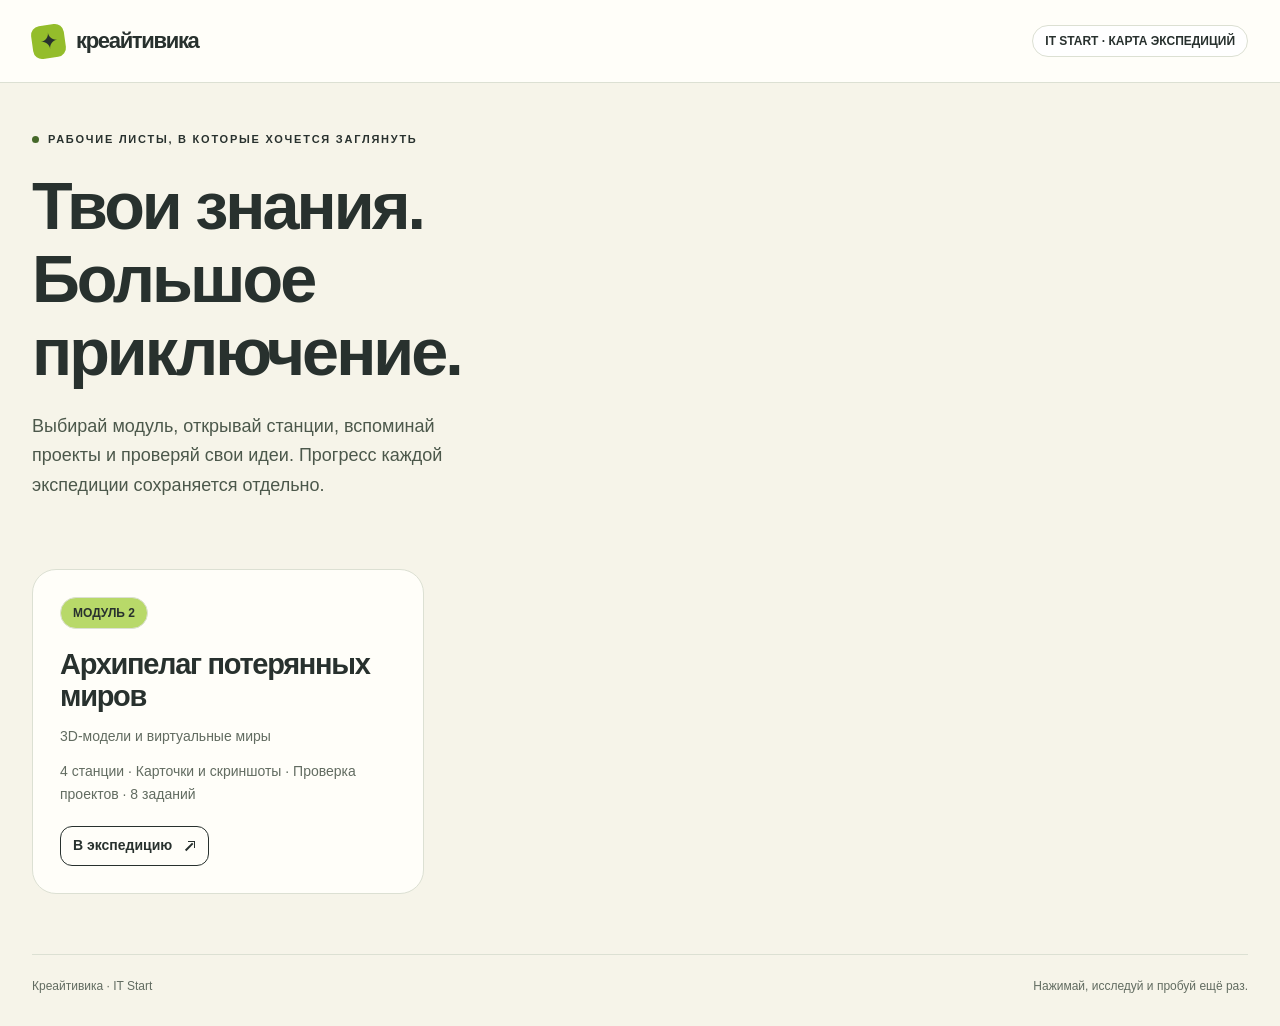
==== adventures/index.html @ 0490b91e "Add module 2 interactive expedition with source screenshots and mixed tasks" ====
<!doctype html><html lang="ru"><head><meta charset="utf-8"><meta name="viewport" content="width=device-width,initial-scale=1"><title>Экспедиции IT Start · Креайтивика</title><meta name="description" content="Приключенческие интерактивные рабочие листы для повторения модулей IT Start."><link rel="icon" href="shared/favicon.svg" type="image/svg+xml"><link rel="stylesheet" href="shared/style.css"></head><body><header class="topbar"><div class="wrap brandrow"><span class="brand"><span class="brand-mark">✦</span>креайтивика</span><span class="pill">IT START · КАРТА ЭКСПЕДИЦИЙ</span></div></header><main class="wrap"><section class="hero hub-hero" style="min-height:390px;grid-template-columns:1fr"><div><div class="eyebrow">Рабочие листы, в которые хочется заглянуть</div><h1>Твои знания.<br>Большое приключение.</h1><p class="intro">Выбирай модуль, открывай станции, вспоминай проекты и проверяй свои идеи. Прогресс каждой экспедиции сохраняется отдельно.</p></div></section><div class="hub-grid"><a class="hub-card" href="module-2/"><span class="pill" style="align-self:start;background:#b8d969">МОДУЛЬ 2</span><h2>Архипелаг потерянных миров</h2><p>3D-модели и виртуальные миры</p><p style="margin:12px 0 20px">4 станции · Карточки и скриншоты · Проверка проектов · 8 заданий</p><span class="btn small">В экспедицию <span class="out-arrow" aria-hidden="true"></span></span></a></div><footer class="footer"><span>Креайтивика · IT Start</span><span>Нажимай, исследуй и пробуй ещё раз.</span></footer></main></body></html>
---- adventures/shared/style.css ----
@charset "UTF-8";
:root{--ink:#28312e;--muted:#626c61;--paper:#fffef9;--cream:#f6f4e9;--lime:#b8d969;--accent:#a9d158;--accent-dark:#456829;--lilac:#d9cef3;--line:#dce0d3;--radius:24px;font-family:"Segoe UI",Arial,sans-serif;color:var(--ink);background:var(--cream);font-synthesis:none;scroll-behavior:smooth}
*{box-sizing:border-box}body{margin:0;font-size:17px;line-height:1.55}button,input,textarea,select{font:inherit;color:inherit}button,a,input,textarea,select{-webkit-tap-highlight-color:transparent}button{cursor:pointer}a{color:inherit}button:disabled{cursor:default;opacity:.5}button:focus-visible,a:focus-visible,input:focus-visible,textarea:focus-visible,select:focus-visible,summary:focus-visible{outline:3px solid #7556b9;outline-offset:4px}h1,h2,h3,p{margin:0}h1,h2,h3{line-height:1.1;letter-spacing:-.045em}p+p{margin-top:12px}img{max-width:100%}[hidden]{display:none!important}.wrap{width:min(1260px,100% - 64px);margin:auto}.topbar{background:var(--paper);border-bottom:1px solid var(--line)}.brandrow{min-height:82px;display:flex;align-items:center;justify-content:space-between;gap:20px}.brand{font-size:22px;font-weight:850;letter-spacing:-.06em;text-decoration:none;display:flex;align-items:center;gap:11px}.brand-mark{width:33px;height:33px;background:#94bd2b;border-radius:9px;display:grid;place-items:center;transform:rotate(-8deg)}.brand-mark svg{width:23px;height:23px;transform:rotate(8deg)}.topmeta{display:flex;gap:14px;align-items:center;font-size:13px}.pill{border:1px solid var(--line);border-radius:99px;padding:6px 12px;font-size:12px;font-weight:750;white-space:nowrap;background:white}.toplink{font-size:14px;color:var(--muted);text-decoration:none}.toplink:hover{text-decoration:underline}.hero{display:grid;grid-template-columns:1fr 1fr;gap:36px;align-items:center;min-height:575px;padding:48px 0 38px}.eyebrow{font-size:11px;letter-spacing:.16em;font-weight:800;text-transform:uppercase;display:flex;align-items:center;gap:9px}.eyebrow:before{content:"";width:7px;height:7px;background:var(--accent-dark);border-radius:50%}.hero h1{font-size:clamp(42px,5.2vw,72px);font-weight:850;max-width:11ch;margin:22px 0}.hero .intro{font-size:18px;color:#4c584b;max-width:46ch;line-height:1.65}.hero-actions{display:flex;align-items:center;flex-wrap:wrap;gap:12px;margin-top:26px}.btn{border:1px solid var(--ink);border-radius:12px;background:var(--paper);font-weight:750;padding:12px 18px;min-height:47px;text-decoration:none;display:inline-flex;align-items:center;justify-content:center;gap:9px;transition:transform .18s,background .18s}.btn:hover:not(:disabled){transform:translateY(-2px);background:#fff}.btn.primary{background:var(--ink);color:white}.btn.primary:hover{background:#3b493e}.btn.accent{background:var(--accent);border-color:transparent}.btn.ghost{border-color:var(--line);background:transparent}.btn.small{padding:8px 12px;min-height:39px;font-size:14px}.hero-tags{display:flex;flex-wrap:wrap;gap:15px;font-size:12px;color:var(--muted);margin-top:24px}.hero-tags span:before{content:"✦";color:var(--accent-dark);margin-right:7px}.hero-art{position:relative;border:1px solid #dce3cf;border-radius:34px;background:#edf0df;overflow:hidden;min-height:450px;display:grid;place-items:center}.hero-art:before{content:"";position:absolute;inset:0;background-image:radial-gradient(#9cae8c 1px,transparent 1px);background-size:23px 23px;opacity:.22}.hero-art svg{position:relative;width:100%;max-height:430px}.art-label{position:absolute;left:23px;top:21px;display:flex;gap:7px;align-items:center;font-size:10px;letter-spacing:.14em;font-weight:800}.art-label i{width:6px;height:6px;border-radius:50%;background:#79a638}.art-note{position:absolute;bottom:20px;right:22px;font-size:11px;background:var(--paper);padding:7px 11px;border:1px solid var(--line);border-radius:99px}.orb{animation:float 6s ease-in-out infinite;transform-origin:center}@keyframes float{50%{transform:translateY(-7px)}}.main-nav{position:sticky;top:0;z-index:5;background:var(--cream);padding:12px 0;border-top:1px solid var(--line);border-bottom:1px solid var(--line);display:flex;align-items:center;justify-content:space-between;gap:12px}.nav-tabs{display:flex;gap:4px}.nav-tabs button,.dialog-tabs button{border:0;background:transparent;padding:11px 17px;border-radius:10px;font-size:14px;font-weight:750}.nav-tabs button[aria-selected=true],.dialog-tabs button[aria-selected=true]{background:var(--ink);color:white}.nav-status{font-size:12px;color:var(--muted);display:flex;align-items:center;gap:7px}.live-dot{width:6px;height:6px;border-radius:50%;background:#82a644}.page-section{padding:42px 0 60px;scroll-margin-top:80px}.section-title{display:flex;align-items:end;justify-content:space-between;gap:22px;margin-bottom:25px}.section-title h2{font-size:32px}.section-title p{font-size:14px;color:var(--muted);margin-top:8px}.route-layout{display:grid;grid-template-columns:minmax(0,1fr) 274px;gap:28px;align-items:start}.station-grid{display:grid;grid-template-columns:1fr 1fr;gap:19px}.station-card{background:var(--paper);border:1px solid var(--line);border-radius:var(--radius);padding:24px;position:relative;display:flex;flex-direction:column;min-height:292px;transition:transform .2s,box-shadow .2s}.station-card:hover{transform:translateY(-3px);box-shadow:0 10px 28px #273d2210}.station-card.complete{border-color:#91b74b}.card-top{display:flex;justify-content:space-between;align-items:start;gap:10px;margin-bottom:23px}.station-glyph{width:53px;height:53px;border-radius:16px;display:grid;place-items:center;background:var(--tint,#e9efd9);font-size:29px;line-height:1}.station-glyph svg{width:32px;height:32px}.station-index{font-size:11px;font-weight:750;color:var(--muted);letter-spacing:.08em}.station-card h3{font-size:25px;margin-bottom:10px;letter-spacing:-.035em}.station-card p{font-size:14px;color:var(--muted);line-height:1.6;margin-bottom:21px}.station-card .btn{margin-top:auto;align-self:start}.signal-badge{background:#e3edce;color:#456829;border-radius:99px;font-size:11px;padding:4px 9px;font-weight:800}.journey-panel{position:sticky;top:89px;border-radius:var(--radius);background:var(--ink);color:var(--paper);padding:27px 23px;overflow:hidden}.journey-panel .eyebrow{color:#dce8ce;font-size:10px}.journey-panel .eyebrow:before{background:var(--lime)}.signal-ring{width:124px;height:124px;margin:25px auto 16px;border-radius:50%;background:conic-gradient(var(--accent) calc(var(--progress)*1%),#ffffff16 0);display:grid;place-items:center}.signal-ring:before{content:"";position:absolute;background:var(--ink);width:106px;height:106px;border-radius:50%}.signal-count{position:relative;text-align:center;font-size:31px;font-weight:800;line-height:1.1}.signal-count small{display:block;font-size:11px;font-weight:500;color:#cbd4c7;letter-spacing:0;margin-top:5px}.journey-panel h3{font-size:20px;text-align:center;margin-bottom:12px;letter-spacing:-.02em}.journey-panel p{font-size:13px;color:#d1d8cb;line-height:1.6}.signal-dots{display:flex;gap:8px;justify-content:center;margin:19px 0}.signal-dots span{width:18px;height:18px;border:1px solid #738569;border-radius:5px;transform:rotate(10deg)}.signal-dots span.on{background:var(--accent);border-color:var(--accent)}.journey-panel .btn{width:100%;margin-top:16px;background:var(--accent);border:0;color:var(--ink);font-size:14px}.mission-tip{border-top:1px solid #ffffff25;padding-top:17px;margin-top:21px}.mini-list{margin:18px 0 0;padding:0;list-style:none}.mini-list li{font-size:12px;color:#cbd4c7;margin-top:7px}.mini-list li:before{content:"+";margin-right:9px;color:var(--accent)}.passport-banner{grid-column:1/-1;background:var(--lilac);border:1px solid #cbbfe6;border-radius:var(--radius);padding:25px 28px;display:flex;gap:20px;align-items:center;justify-content:space-between;margin-top:6px}.passport-banner h3{font-size:23px;line-height:1.2}.passport-banner p{font-size:14px;margin-top:8px;color:#514364}.passport-banner .btn{flex-shrink:0}.footer{border-top:1px solid var(--line);padding:22px 0 30px;font-size:12px;color:var(--muted);display:flex;justify-content:space-between;gap:18px}.footer button{background:none;border:0;color:var(--muted);font-size:12px;text-decoration:underline}.notice{padding:10px 14px;border-radius:10px;background:#fff0d1;font-size:13px;margin-bottom:15px}.station-dialog{width:min(1000px,calc(100% - 44px));max-height:calc(100dvh - 44px);border:0;border-radius:26px;padding:0;background:var(--cream);color:var(--ink);box-shadow:0 24px 90px #111a3170}.station-dialog::backdrop,.image-dialog::backdrop{background:#18231fcc;backdrop-filter:blur(5px)}.dialog-head{background:var(--paper);border-bottom:1px solid var(--line);padding:24px 30px 0;position:sticky;top:0;z-index:3}.dialog-heading{display:flex;gap:20px;align-items:start;justify-content:space-between}.dialog-heading h2{font-size:33px;margin-top:9px;margin-bottom:22px}.close-button{width:38px;height:38px;border:1px solid var(--line);background:white;border-radius:50%;flex-shrink:0;font-size:23px;line-height:1}.dialog-tabs{display:flex;gap:6px;padding-bottom:13px;flex-wrap:wrap}.dialog-content{padding:28px 30px 32px}.dialog-lead{font-size:16px;color:var(--muted);max-width:65ch;margin-bottom:22px}.knowledge-grid{display:grid;grid-template-columns:1fr 1fr;gap:12px;margin:19px 0 28px}.knowledge-card{background:var(--paper);border:1px solid var(--line);border-radius:15px;overflow:hidden}.knowledge-card summary{cursor:pointer;list-style:none;padding:18px;display:flex;justify-content:space-between;font-size:17px;font-weight:750;gap:15px}.knowledge-card summary:after{content:"+";color:var(--accent-dark);font-size:20px;font-weight:500;line-height:1}.knowledge-card[open] summary:after{content:"−"}.knowledge-card p{padding:0 18px 19px;color:var(--muted);font-size:14px;line-height:1.7}.subheading{font-size:23px;margin:25px 0 13px}.screenshot-grid{display:grid;grid-template-columns:1fr 1fr;gap:15px}.screenshot-button{padding:0;border:1px solid var(--line);background:white;border-radius:15px;text-align:left;overflow:hidden}.screenshot-button .image-box{height:190px;background:#e8eae2;display:flex;align-items:center;justify-content:center;padding:7px}.screenshot-button img{max-height:100%;object-fit:contain}.screenshot-button figcaption{padding:13px 15px;line-height:1.5;font-size:13px;color:var(--muted)}.image-dialog{border:0;border-radius:18px;padding:17px;background:var(--paper);max-width:96vw;max-height:96dvh;width:max-content;color:var(--ink)}.image-dialog .image-top{display:flex;justify-content:space-between;gap:25px;align-items:center;margin-bottom:12px;font-size:13px}.image-dialog img{display:block;max-height:calc(90dvh - 85px);max-width:90vw;object-fit:contain}.software-bar{display:flex;flex-wrap:wrap;gap:10px;margin-top:23px}.software-bar a{font-size:14px}.software-note{font-size:12px;color:var(--muted);margin-top:9px}.project-title{font-size:22px;margin-bottom:8px}.project-note{color:var(--muted);font-size:14px;margin-bottom:18px}.checklist{display:grid;gap:10px}.checkrow{background:var(--paper);border:1px solid var(--line);border-radius:13px;padding:14px 17px;display:flex;align-items:flex-start;gap:12px;font-size:15px;cursor:pointer;line-height:1.55}.checkrow input{width:20px;height:20px;accent-color:#698d31;margin:2px 0 0;flex-shrink:0}.checkrow.checked{background:#edf3e2;border-color:#c0d499}.field-label{display:block;font-size:13px;font-weight:750;margin:22px 0 7px}.text-field{width:100%;border:1px solid #cbd2c1;border-radius:12px;padding:12px 14px;background:var(--paper);min-height:45px}.text-field:focus{border-color:#8ea96e}.project-status{padding:16px;border-radius:14px;background:#e7ebdd;font-size:14px;margin:22px 0 16px}.task-box{background:var(--paper);border:1px solid var(--line);border-radius:18px;padding:23px}.task-heading{font-size:23px;margin-bottom:11px}.task-prompt{font-size:16px;line-height:1.65;max-width:68ch;margin-bottom:15px}.task-help{font-size:12px;color:var(--muted);margin-bottom:17px}.answer-options{display:grid;gap:10px}.answer-option{display:flex;gap:12px;text-align:left;padding:14px 16px;border:1px solid #d1d8c8;border-radius:12px;background:#fcfcf8;min-height:53px;align-items:center;font-size:15px;line-height:1.5}.answer-option .option-mark{width:23px;height:23px;border:1px solid #b2bea7;display:grid;place-items:center;border-radius:50%;flex-shrink:0;font-size:12px;background:white}.answer-option[aria-checked=true]{border-color:#759b3f;background:#eef4e2}.answer-option[aria-checked=true] .option-mark{background:#6e9436;color:white;border-color:#6e9436}.answer-option.multi .option-mark{border-radius:6px}.task-actions{display:flex;gap:10px;align-items:center;flex-wrap:wrap;margin-top:20px}.hint-box{background:#f2edfc;border:1px solid #e0d5f1;padding:13px 16px;font-size:14px;line-height:1.6;border-radius:12px;margin-top:15px}.feedback{border-radius:13px;padding:15px 17px;margin-top:17px;font-size:14px;line-height:1.65;background:#fbefd9;border:1px solid #ecd4a6}.feedback.success{background:#e8f1d9;border-color:#c2d79f}.feedback strong{display:block;font-size:16px;margin-bottom:3px}.drag-pool{display:flex;gap:8px;flex-wrap:wrap;margin-bottom:16px;min-height:49px}.drag-token{font-size:14px;font-weight:700;border:1px solid #b9c6aa;border-radius:10px;padding:10px 13px;background:#edf2e1;text-align:left;cursor:grab;max-width:100%}.drag-token.selected{outline:3px solid #8a70ba;background:#e9def8}.drag-token:active{cursor:grabbing}.match-list{display:grid;gap:10px}.match-zone{display:grid;grid-template-columns:minmax(140px,.8fr) minmax(0,1.2fr);gap:14px;align-items:center;border:1px dashed #aab69f;border-radius:12px;padding:12px;background:#fafbf5;text-align:left;width:100%;font-size:14px;line-height:1.5}.match-zone .zone-value{background:#e7eddc;border-radius:8px;padding:10px;min-height:42px;display:flex;align-items:center;font-weight:750}.match-zone.filled{border-style:solid;background:#f1f6e8}.order-list{list-style:none;padding:0;margin:0;display:grid;gap:9px;counter-reset:step}.order-item{display:flex;gap:11px;align-items:center;background:#f4f5ee;border:1px solid #cfd7c3;border-radius:12px;padding:11px 12px;cursor:grab;counter-increment:step}.order-item:before{content:counter(step,decimal-leading-zero);font-size:12px;color:var(--muted);font-weight:750}.order-item .order-text{flex:1;font-size:14px;line-height:1.55}.move-buttons{display:flex;gap:4px}.move-buttons button{width:31px;height:33px;border:1px solid #d2d8c8;background:white;border-radius:7px;font-size:16px}.drop-over{outline:3px solid var(--accent-dark)}.cloze-block{padding:20px;background:#eee9f9;border-radius:15px;font-size:16px;font-weight:650;line-height:2}.cloze-block select{max-width:100%;border:1px solid #a99abc;border-radius:9px;padding:7px;background:white;font-size:15px}.pixel-grid{display:grid;gap:3px;width:min(100%,330px);margin:18px auto}.pixel-cell{aspect-ratio:1;border:1px solid #cad2bf;border-radius:3px;padding:0;min-width:0;background:#f4f5ef}.pixel-cell.on{background:var(--ink);border-color:var(--ink)}.pixel-cell.fixed{background:var(--accent-dark)}.quiz-layout{display:grid;grid-template-columns:220px minmax(0,1fr);gap:28px;align-items:start;max-width:1040px}.quiz-sidebar{position:sticky;top:95px;background:#e9eddf;border-radius:20px;padding:22px}.quiz-sidebar h3{font-size:21px}.quiz-sidebar p{font-size:13px;color:var(--muted);margin:12px 0}.quiz-dots{display:grid;grid-template-columns:repeat(4,1fr);gap:7px;margin:18px 0}.quiz-dot{border:1px solid #b3c0a6;background:white;border-radius:9px;height:36px;font-size:13px;font-weight:750}.quiz-dot.current{outline:2px solid var(--ink);outline-offset:1px}.quiz-dot.correct{background:var(--accent);border-color:#82a745}.quiz-progress{font-size:12px}.quiz-pagination{display:flex;gap:12px;justify-content:space-between;margin-top:19px}.quiz-kicker{font-size:11px;font-weight:800;color:var(--muted);letter-spacing:.11em;text-transform:uppercase;margin-bottom:14px}.quiz-panel .task-heading{font-size:29px;line-height:1.2}.journal-layout{display:grid;grid-template-columns:minmax(0,1fr) 280px;gap:26px;align-items:start}.journal-cards{display:grid;gap:18px}.journal-card{background:var(--paper);border:1px solid var(--line);border-radius:21px;padding:24px}.journal-card h3{font-size:25px}.journal-card .station-index{margin-bottom:10px}.journal-card p{font-size:14px;color:var(--muted);margin-top:10px}.journal-card .checklist{margin-top:18px}.journal-card .text-field{margin-top:16px}.journal-aside{background:var(--lilac);padding:25px;border-radius:21px;position:sticky;top:95px}.journal-aside h3{font-size:25px}.journal-aside p{font-size:14px;color:#554567;margin-top:13px}.journal-aside .btn{margin-top:17px;width:100%;font-size:14px}.completion-card{background:var(--accent);border-radius:24px;border:1px solid #a5c473;padding:28px;margin-top:22px}.completion-card h3{font-size:32px;line-height:1.17}.completion-card p{margin-top:12px;font-size:15px}.module-links{display:flex;gap:8px;flex-wrap:wrap;margin-top:18px}.hub-hero h1{max-width:15ch}.hub-grid{display:grid;grid-template-columns:repeat(3,1fr);gap:20px;margin:30px 0 60px}.hub-card{padding:27px;border-radius:24px;border:1px solid var(--line);background:var(--paper);display:flex;flex-direction:column;min-height:285px;text-decoration:none}.hub-card h2{font-size:29px;margin:20px 0 12px}.hub-card p{font-size:14px;color:var(--muted);line-height:1.65}.hub-card .btn{align-self:start;margin-top:auto}.hub-card:hover{border-color:var(--accent-dark)}.hub-card .station-glyph{margin-bottom:5px}.toast{position:fixed;bottom:24px;left:50%;transform:translateX(-50%);padding:11px 19px;background:var(--ink);color:white;border-radius:12px;z-index:30;font-size:14px;box-shadow:0 10px 30px #1113}.sr-only{position:absolute;width:1px;height:1px;padding:0;overflow:hidden;clip:rect(0,0,0,0);white-space:nowrap;border:0}.reset-panel{padding:18px;background:#ffefdc;border-radius:14px;margin:15px 0;font-size:14px}.reduced-motion *{animation:none!important}.checkpoint-note{display:flex;gap:10px;align-items:center;font-size:13px;color:var(--muted);margin-top:15px}.checkpoint-note:before{content:"✧";font-size:23px;color:var(--accent-dark)}
@media(min-width:1500px){.hero{gap:65px}}@media(max-width:1000px){.wrap{width:calc(100% - 40px)}.hero{gap:25px;min-height:510px}.hero-art{min-height:390px}.hero h1{font-size:55px}.route-layout{grid-template-columns:minmax(0,1fr) 238px;gap:20px}.station-card{padding:21px}.station-card h3{font-size:23px}.station-grid{gap:15px}.journey-panel{padding:23px 18px}.topmeta .pill:nth-child(2){display:none}.hub-grid{grid-template-columns:1fr 1fr}}
@media(max-width:760px){body{font-size:16px}.wrap{width:calc(100% - 30px)}.brandrow{min-height:68px}.brand{font-size:20px}.topmeta .pill{display:none}.toplink{font-size:12px}.hero{grid-template-columns:1fr;padding:32px 0;gap:26px}.hero h1{font-size:clamp(43px,10vw,64px);max-width:14ch;margin:18px 0}.hero .intro{font-size:16px}.hero-art{min-height:300px;max-height:350px}.hero-art svg{max-height:340px}.art-label{font-size:9px}.hero-tags{margin-top:18px;font-size:11px;gap:9px}.main-nav{overflow-x:auto;justify-content:start;padding:9px 0}.nav-tabs{flex-shrink:0;gap:3px}.nav-tabs button{font-size:12px;padding:10px 12px}.nav-status{display:none}.page-section{padding:29px 0 42px}.section-title{margin-bottom:20px}.section-title h2{font-size:28px}.section-title p{font-size:13px}.route-layout{grid-template-columns:1fr}.journey-panel{position:relative;top:auto;display:grid;grid-template-columns:110px 1fr;column-gap:20px;padding:22px}.journey-panel .eyebrow{grid-column:1/-1}.signal-ring{width:98px;height:98px;margin:19px 0;grid-row:2/5}.signal-ring:before{width:82px;height:82px}.signal-count{font-size:25px}.journey-panel h3{text-align:left;margin-top:20px;margin-bottom:8px;font-size:18px}.journey-panel p{font-size:12px}.journey-panel .signal-dots{display:none}.journey-panel .mission-tip{grid-column:1/-1;margin-top:5px;padding-top:14px}.journey-panel .mini-list{display:none}.journey-panel .btn{grid-column:1/-1;margin-top:13px}.station-grid{gap:14px}.station-card{padding:19px;min-height:280px}.station-card h3{font-size:23px}.station-card p{font-size:13px}.card-top{margin-bottom:18px}.station-index{font-size:10px}.station-glyph{width:46px;height:46px;border-radius:13px}.station-card .btn{font-size:12px;padding:9px 12px}.passport-banner{display:block;padding:23px}.passport-banner h3{font-size:24px}.passport-banner .btn{margin-top:17px}.footer{font-size:10px;line-height:1.6}.station-dialog{width:calc(100% - 16px);max-height:calc(100dvh - 16px);border-radius:20px}.dialog-head{padding:20px 20px 0}.dialog-heading h2{font-size:28px}.dialog-tabs{gap:3px}.dialog-tabs button{font-size:12px;padding:10px 12px}.dialog-content{padding:22px 20px}.knowledge-grid{gap:10px}.knowledge-card summary{font-size:15px;padding:15px}.knowledge-card p{padding:0 15px 16px;font-size:13px}.screenshot-button .image-box{height:150px}.screenshot-button figcaption{font-size:11px;padding:11px}.task-box{padding:18px}.task-heading{font-size:22px}.task-prompt{font-size:15px}.match-zone{grid-template-columns:1fr;gap:8px}.match-zone .zone-value{min-height:38px}.quiz-layout{grid-template-columns:1fr;gap:18px}.quiz-sidebar{position:relative;top:auto;display:flex;align-items:center;justify-content:space-between;gap:12px;padding:14px 17px;flex-wrap:wrap}.quiz-sidebar h3{font-size:18px}.quiz-sidebar p{display:none}.quiz-dots{margin:0;grid-template-columns:repeat(8,1fr);width:100%;order:3}.quiz-dot{height:34px}.quiz-progress{font-size:11px}.quiz-panel .task-heading{font-size:25px}.journal-layout{grid-template-columns:1fr}.journal-aside{position:relative;top:auto}.journal-card{padding:20px}.journal-card h3{font-size:24px}.hub-grid{grid-template-columns:1fr 1fr;gap:14px}.hub-card{padding:20px;min-height:280px}.hub-card h2{font-size:25px}.hub-card p{font-size:13px}.completion-card{padding:23px}.completion-card h3{font-size:28px}}
@media(max-width:430px){.station-grid,.knowledge-grid,.screenshot-grid,.hub-grid{grid-template-columns:1fr}.station-card{min-height:240px}.card-top{margin-bottom:13px}.station-glyph{width:46px;height:46px}.station-card p{max-width:32ch}.station-card .btn{font-size:14px}.hero-art{min-height:275px}.art-note{font-size:9px;right:14px;bottom:14px}.toplink{max-width:100px;text-align:right}.task-actions .btn{font-size:13px;padding:10px 13px}.dialog-tabs button{padding:10px;font-size:11px}.drag-token{font-size:13px}.screenshot-button .image-box{height:185px}}
@media(prefers-reduced-motion:reduce){*{scroll-behavior:auto!important;animation:none!important;transition:none!important}}
@media print{.topbar,.hero,.main-nav,.footer,.journal-aside,.btn,.quiz-sidebar{display:none!important}.wrap{width:100%}.page-section{display:block!important;padding:12px}.journal-layout{display:block}.journal-card{break-inside:avoid;margin-bottom:14px}.station-dialog{display:none}.journal-card textarea{min-height:50px}.journal-card .text-field{border:0;padding:0}body{font-size:12px;background:white}.completion-card{break-inside:avoid}}

.out-arrow{display:inline-block;position:relative;width:12px;height:12px;flex-shrink:0;margin-left:3px}.out-arrow:before{content:"";position:absolute;width:10px;height:1.5px;background:currentColor;transform:rotate(-45deg);left:0;top:6px}.out-arrow:after{content:"";position:absolute;right:1px;top:1px;width:6px;height:6px;border-top:1.5px solid currentColor;border-right:1.5px solid currentColor}
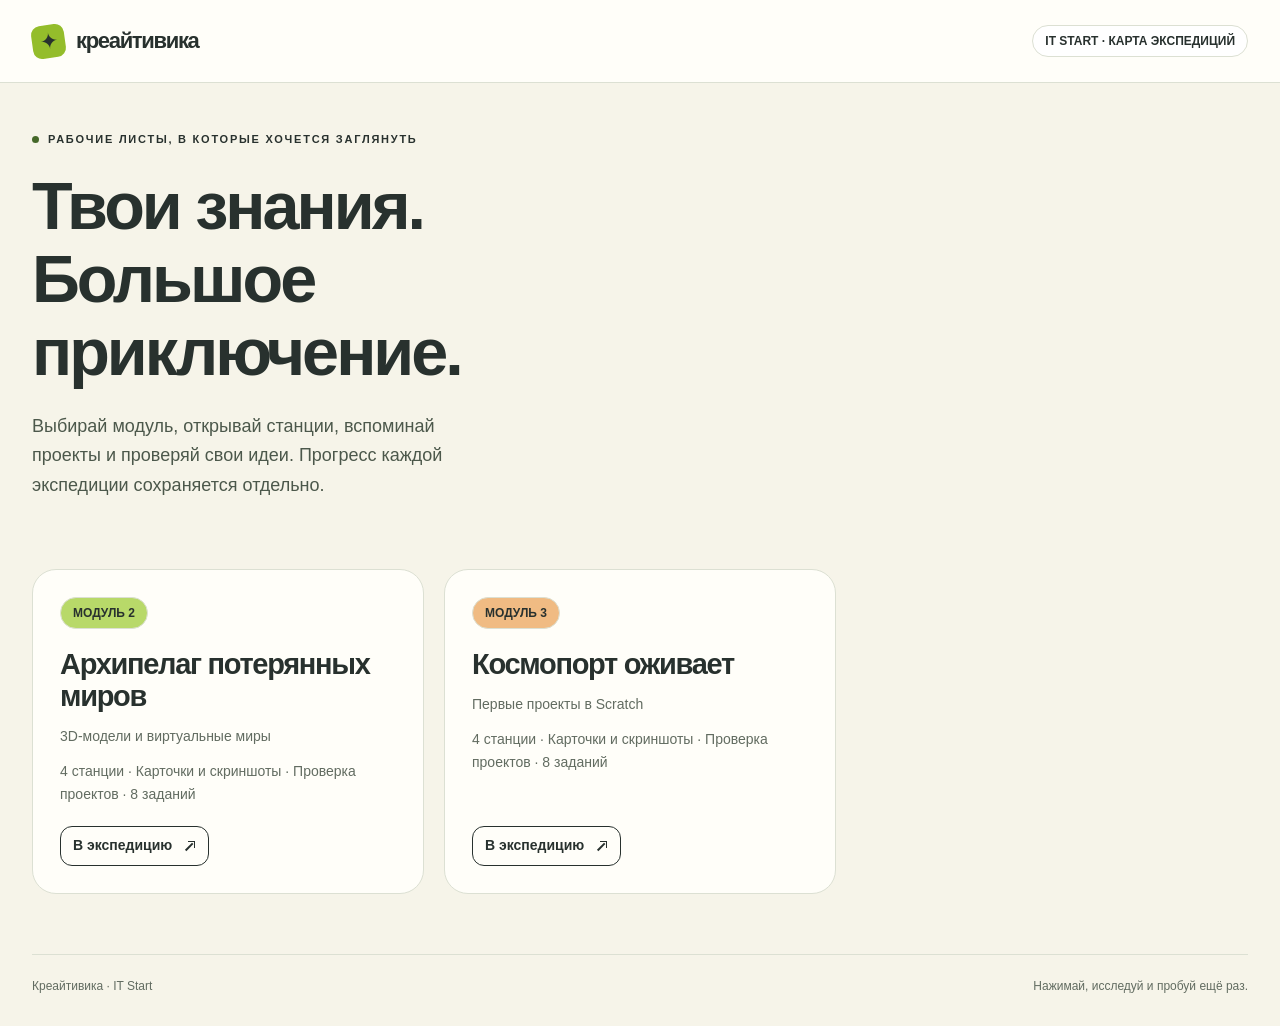
==== commit e9d6c7cb: "Add module 3 Scratch expedition with project journal and eight interactive tasks" ====
--- a/adventures/index.html
+++ b/adventures/index.html
@@ -1 +1 @@
-<!doctype html><html lang="ru"><head><meta charset="utf-8"><meta name="viewport" content="width=device-width,initial-scale=1"><title>Экспедиции IT Start · Креайтивика</title><meta name="description" content="Приключенческие интерактивные рабочие листы для повторения модулей IT Start."><link rel="icon" href="shared/favicon.svg" type="image/svg+xml"><link rel="stylesheet" href="shared/style.css"></head><body><header class="topbar"><div class="wrap brandrow"><span class="brand"><span class="brand-mark">✦</span>креайтивика</span><span class="pill">IT START · КАРТА ЭКСПЕДИЦИЙ</span></div></header><main class="wrap"><section class="hero hub-hero" style="min-height:390px;grid-template-columns:1fr"><div><div class="eyebrow">Рабочие листы, в которые хочется заглянуть</div><h1>Твои знания.<br>Большое приключение.</h1><p class="intro">Выбирай модуль, открывай станции, вспоминай проекты и проверяй свои идеи. Прогресс каждой экспедиции сохраняется отдельно.</p></div></section><div class="hub-grid"><a class="hub-card" href="module-2/"><span class="pill" style="align-self:start;background:#b8d969">МОДУЛЬ 2</span><h2>Архипелаг потерянных миров</h2><p>3D-модели и виртуальные миры</p><p style="margin:12px 0 20px">4 станции · Карточки и скриншоты · Проверка проектов · 8 заданий</p><span class="btn small">В экспедицию <span class="out-arrow" aria-hidden="true"></span></span></a></div><footer class="footer"><span>Креайтивика · IT Start</span><span>Нажимай, исследуй и пробуй ещё раз.</span></footer></main></body></html>+<!doctype html><html lang="ru"><head><meta charset="utf-8"><meta name="viewport" content="width=device-width,initial-scale=1"><title>Экспедиции IT Start · Креайтивика</title><meta name="description" content="Приключенческие интерактивные рабочие листы для повторения модулей IT Start."><link rel="icon" href="shared/favicon.svg" type="image/svg+xml"><link rel="stylesheet" href="shared/style.css"></head><body><header class="topbar"><div class="wrap brandrow"><span class="brand"><span class="brand-mark">✦</span>креайтивика</span><span class="pill">IT START · КАРТА ЭКСПЕДИЦИЙ</span></div></header><main class="wrap"><section class="hero hub-hero" style="min-height:390px;grid-template-columns:1fr"><div><div class="eyebrow">Рабочие листы, в которые хочется заглянуть</div><h1>Твои знания.<br>Большое приключение.</h1><p class="intro">Выбирай модуль, открывай станции, вспоминай проекты и проверяй свои идеи. Прогресс каждой экспедиции сохраняется отдельно.</p></div></section><div class="hub-grid"><a class="hub-card" href="module-2/"><span class="pill" style="align-self:start;background:#b8d969">МОДУЛЬ 2</span><h2>Архипелаг потерянных миров</h2><p>3D-модели и виртуальные миры</p><p style="margin:12px 0 20px">4 станции · Карточки и скриншоты · Проверка проектов · 8 заданий</p><span class="btn small">В экспедицию <span class="out-arrow" aria-hidden="true"></span></span></a><a class="hub-card" href="module-3/"><span class="pill" style="align-self:start;background:#f0bb83">МОДУЛЬ 3</span><h2>Космопорт оживает</h2><p>Первые проекты в Scratch</p><p style="margin:12px 0 20px">4 станции · Карточки и скриншоты · Проверка проектов · 8 заданий</p><span class="btn small">В экспедицию <span class="out-arrow" aria-hidden="true"></span></span></a></div><footer class="footer"><span>Креайтивика · IT Start</span><span>Нажимай, исследуй и пробуй ещё раз.</span></footer></main></body></html>
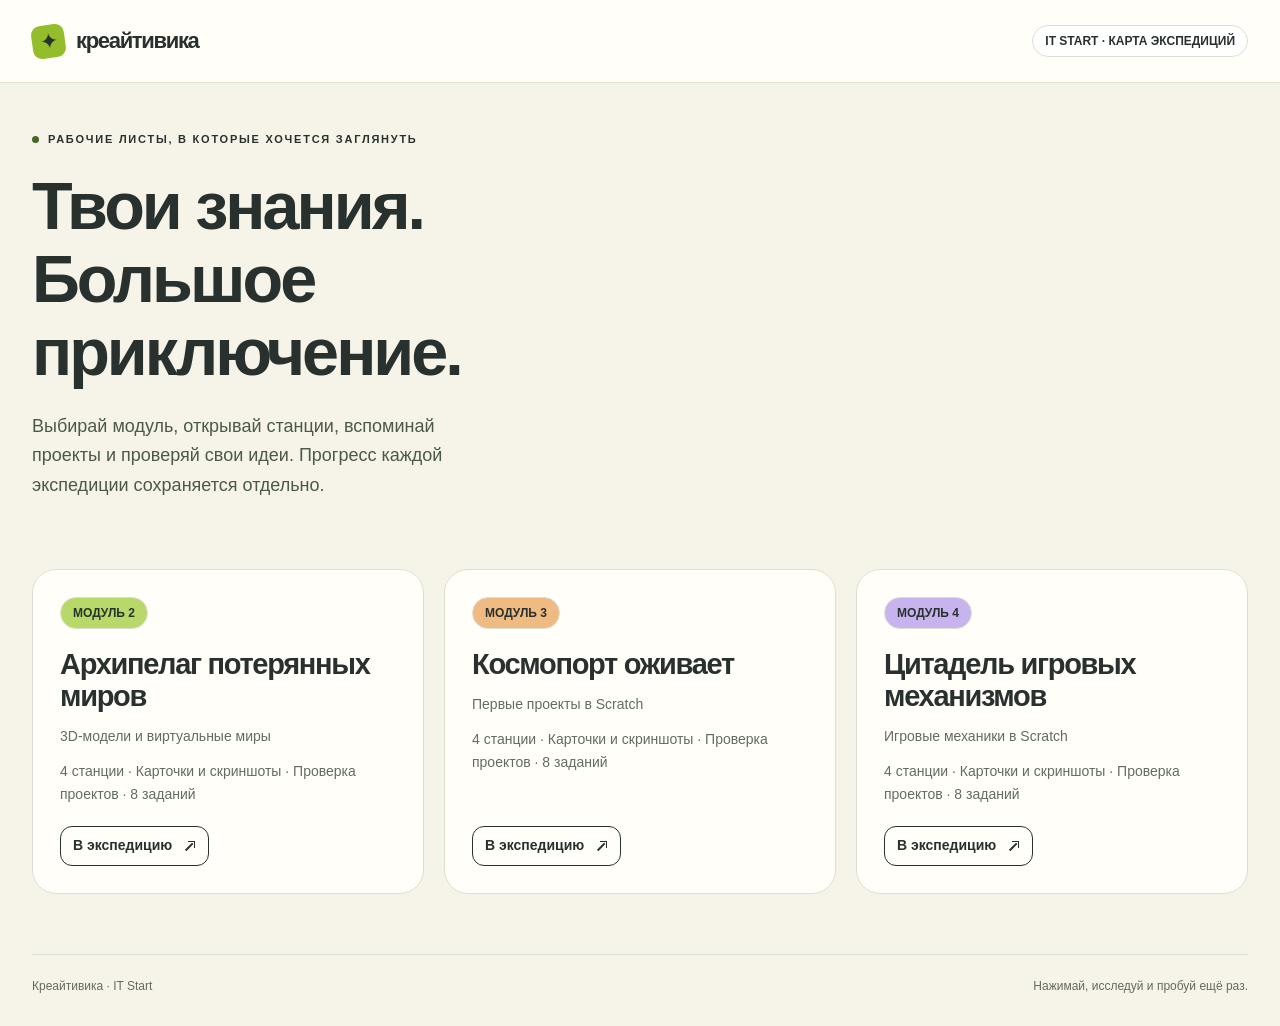
==== commit a2e49270: "Add module 4 interactive expedition with source screenshots and project journal" ====
--- a/adventures/index.html
+++ b/adventures/index.html
@@ -1 +1 @@
-<!doctype html><html lang="ru"><head><meta charset="utf-8"><meta name="viewport" content="width=device-width,initial-scale=1"><title>Экспедиции IT Start · Креайтивика</title><meta name="description" content="Приключенческие интерактивные рабочие листы для повторения модулей IT Start."><link rel="icon" href="shared/favicon.svg" type="image/svg+xml"><link rel="stylesheet" href="shared/style.css"></head><body><header class="topbar"><div class="wrap brandrow"><span class="brand"><span class="brand-mark">✦</span>креайтивика</span><span class="pill">IT START · КАРТА ЭКСПЕДИЦИЙ</span></div></header><main class="wrap"><section class="hero hub-hero" style="min-height:390px;grid-template-columns:1fr"><div><div class="eyebrow">Рабочие листы, в которые хочется заглянуть</div><h1>Твои знания.<br>Большое приключение.</h1><p class="intro">Выбирай модуль, открывай станции, вспоминай проекты и проверяй свои идеи. Прогресс каждой экспедиции сохраняется отдельно.</p></div></section><div class="hub-grid"><a class="hub-card" href="module-2/"><span class="pill" style="align-self:start;background:#b8d969">МОДУЛЬ 2</span><h2>Архипелаг потерянных миров</h2><p>3D-модели и виртуальные миры</p><p style="margin:12px 0 20px">4 станции · Карточки и скриншоты · Проверка проектов · 8 заданий</p><span class="btn small">В экспедицию <span class="out-arrow" aria-hidden="true"></span></span></a><a class="hub-card" href="module-3/"><span class="pill" style="align-self:start;background:#f0bb83">МОДУЛЬ 3</span><h2>Космопорт оживает</h2><p>Первые проекты в Scratch</p><p style="margin:12px 0 20px">4 станции · Карточки и скриншоты · Проверка проектов · 8 заданий</p><span class="btn small">В экспедицию <span class="out-arrow" aria-hidden="true"></span></span></a></div><footer class="footer"><span>Креайтивика · IT Start</span><span>Нажимай, исследуй и пробуй ещё раз.</span></footer></main></body></html>+<!doctype html><html lang="ru"><head><meta charset="utf-8"><meta name="viewport" content="width=device-width,initial-scale=1"><title>Экспедиции IT Start · Креайтивика</title><meta name="description" content="Приключенческие интерактивные рабочие листы для повторения модулей IT Start."><link rel="icon" href="shared/favicon.svg" type="image/svg+xml"><link rel="stylesheet" href="shared/style.css"></head><body><header class="topbar"><div class="wrap brandrow"><span class="brand"><span class="brand-mark">✦</span>креайтивика</span><span class="pill">IT START · КАРТА ЭКСПЕДИЦИЙ</span></div></header><main class="wrap"><section class="hero hub-hero" style="min-height:390px;grid-template-columns:1fr"><div><div class="eyebrow">Рабочие листы, в которые хочется заглянуть</div><h1>Твои знания.<br>Большое приключение.</h1><p class="intro">Выбирай модуль, открывай станции, вспоминай проекты и проверяй свои идеи. Прогресс каждой экспедиции сохраняется отдельно.</p></div></section><div class="hub-grid"><a class="hub-card" href="module-2/"><span class="pill" style="align-self:start;background:#b8d969">МОДУЛЬ 2</span><h2>Архипелаг потерянных миров</h2><p>3D-модели и виртуальные миры</p><p style="margin:12px 0 20px">4 станции · Карточки и скриншоты · Проверка проектов · 8 заданий</p><span class="btn small">В экспедицию <span class="out-arrow" aria-hidden="true"></span></span></a><a class="hub-card" href="module-3/"><span class="pill" style="align-self:start;background:#f0bb83">МОДУЛЬ 3</span><h2>Космопорт оживает</h2><p>Первые проекты в Scratch</p><p style="margin:12px 0 20px">4 станции · Карточки и скриншоты · Проверка проектов · 8 заданий</p><span class="btn small">В экспедицию <span class="out-arrow" aria-hidden="true"></span></span></a><a class="hub-card" href="module-4/"><span class="pill" style="align-self:start;background:#c7b4ee">МОДУЛЬ 4</span><h2>Цитадель игровых механизмов</h2><p>Игровые механики в Scratch</p><p style="margin:12px 0 20px">4 станции · Карточки и скриншоты · Проверка проектов · 8 заданий</p><span class="btn small">В экспедицию <span class="out-arrow" aria-hidden="true"></span></span></a></div><footer class="footer"><span>Креайтивика · IT Start</span><span>Нажимай, исследуй и пробуй ещё раз.</span></footer></main></body></html>
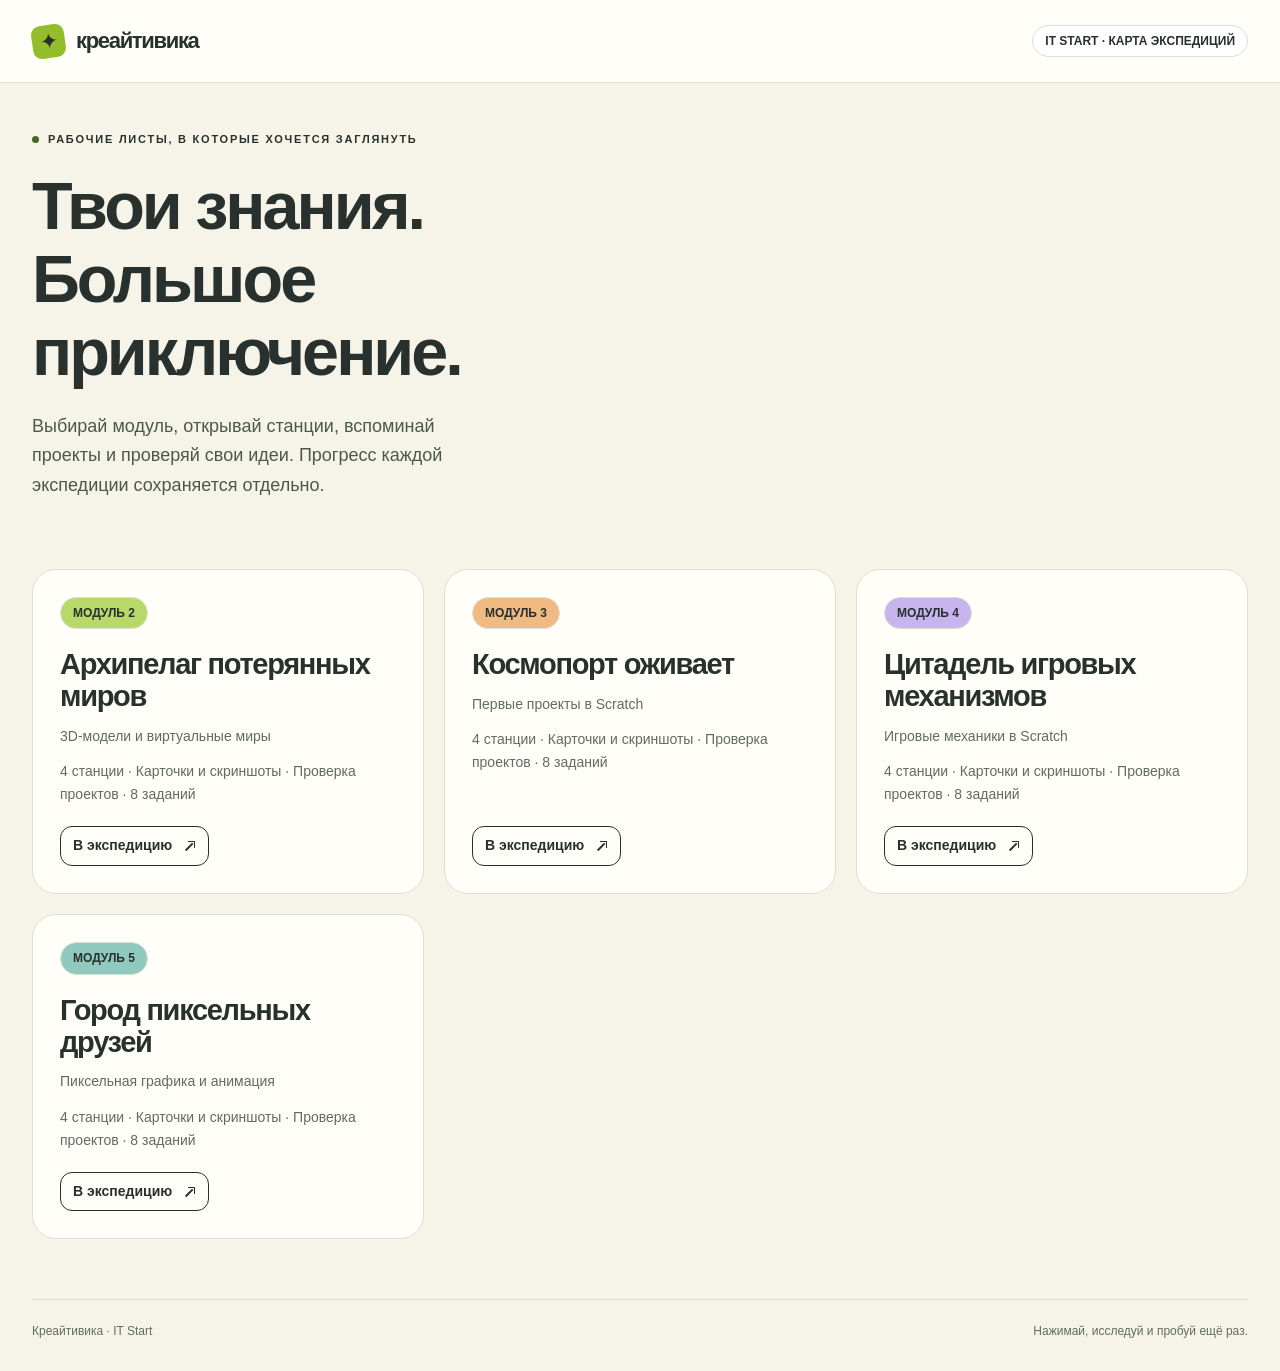
==== commit b2e787d5: "Add module 5 interactive expedition with source screenshots and project journal" ====
--- a/adventures/index.html
+++ b/adventures/index.html
@@ -1 +1 @@
-<!doctype html><html lang="ru"><head><meta charset="utf-8"><meta name="viewport" content="width=device-width,initial-scale=1"><title>Экспедиции IT Start · Креайтивика</title><meta name="description" content="Приключенческие интерактивные рабочие листы для повторения модулей IT Start."><link rel="icon" href="shared/favicon.svg" type="image/svg+xml"><link rel="stylesheet" href="shared/style.css"></head><body><header class="topbar"><div class="wrap brandrow"><span class="brand"><span class="brand-mark">✦</span>креайтивика</span><span class="pill">IT START · КАРТА ЭКСПЕДИЦИЙ</span></div></header><main class="wrap"><section class="hero hub-hero" style="min-height:390px;grid-template-columns:1fr"><div><div class="eyebrow">Рабочие листы, в которые хочется заглянуть</div><h1>Твои знания.<br>Большое приключение.</h1><p class="intro">Выбирай модуль, открывай станции, вспоминай проекты и проверяй свои идеи. Прогресс каждой экспедиции сохраняется отдельно.</p></div></section><div class="hub-grid"><a class="hub-card" href="module-2/"><span class="pill" style="align-self:start;background:#b8d969">МОДУЛЬ 2</span><h2>Архипелаг потерянных миров</h2><p>3D-модели и виртуальные миры</p><p style="margin:12px 0 20px">4 станции · Карточки и скриншоты · Проверка проектов · 8 заданий</p><span class="btn small">В экспедицию <span class="out-arrow" aria-hidden="true"></span></span></a><a class="hub-card" href="module-3/"><span class="pill" style="align-self:start;background:#f0bb83">МОДУЛЬ 3</span><h2>Космопорт оживает</h2><p>Первые проекты в Scratch</p><p style="margin:12px 0 20px">4 станции · Карточки и скриншоты · Проверка проектов · 8 заданий</p><span class="btn small">В экспедицию <span class="out-arrow" aria-hidden="true"></span></span></a><a class="hub-card" href="module-4/"><span class="pill" style="align-self:start;background:#c7b4ee">МОДУЛЬ 4</span><h2>Цитадель игровых механизмов</h2><p>Игровые механики в Scratch</p><p style="margin:12px 0 20px">4 станции · Карточки и скриншоты · Проверка проектов · 8 заданий</p><span class="btn small">В экспедицию <span class="out-arrow" aria-hidden="true"></span></span></a></div><footer class="footer"><span>Креайтивика · IT Start</span><span>Нажимай, исследуй и пробуй ещё раз.</span></footer></main></body></html>+<!doctype html><html lang="ru"><head><meta charset="utf-8"><meta name="viewport" content="width=device-width,initial-scale=1"><title>Экспедиции IT Start · Креайтивика</title><meta name="description" content="Приключенческие интерактивные рабочие листы для повторения модулей IT Start."><link rel="icon" href="shared/favicon.svg" type="image/svg+xml"><link rel="stylesheet" href="shared/style.css"></head><body><header class="topbar"><div class="wrap brandrow"><span class="brand"><span class="brand-mark">✦</span>креайтивика</span><span class="pill">IT START · КАРТА ЭКСПЕДИЦИЙ</span></div></header><main class="wrap"><section class="hero hub-hero" style="min-height:390px;grid-template-columns:1fr"><div><div class="eyebrow">Рабочие листы, в которые хочется заглянуть</div><h1>Твои знания.<br>Большое приключение.</h1><p class="intro">Выбирай модуль, открывай станции, вспоминай проекты и проверяй свои идеи. Прогресс каждой экспедиции сохраняется отдельно.</p></div></section><div class="hub-grid"><a class="hub-card" href="module-2/"><span class="pill" style="align-self:start;background:#b8d969">МОДУЛЬ 2</span><h2>Архипелаг потерянных миров</h2><p>3D-модели и виртуальные миры</p><p style="margin:12px 0 20px">4 станции · Карточки и скриншоты · Проверка проектов · 8 заданий</p><span class="btn small">В экспедицию <span class="out-arrow" aria-hidden="true"></span></span></a><a class="hub-card" href="module-3/"><span class="pill" style="align-self:start;background:#f0bb83">МОДУЛЬ 3</span><h2>Космопорт оживает</h2><p>Первые проекты в Scratch</p><p style="margin:12px 0 20px">4 станции · Карточки и скриншоты · Проверка проектов · 8 заданий</p><span class="btn small">В экспедицию <span class="out-arrow" aria-hidden="true"></span></span></a><a class="hub-card" href="module-4/"><span class="pill" style="align-self:start;background:#c7b4ee">МОДУЛЬ 4</span><h2>Цитадель игровых механизмов</h2><p>Игровые механики в Scratch</p><p style="margin:12px 0 20px">4 станции · Карточки и скриншоты · Проверка проектов · 8 заданий</p><span class="btn small">В экспедицию <span class="out-arrow" aria-hidden="true"></span></span></a><a class="hub-card" href="module-5/"><span class="pill" style="align-self:start;background:#90c9bd">МОДУЛЬ 5</span><h2>Город пиксельных друзей</h2><p>Пиксельная графика и анимация</p><p style="margin:12px 0 20px">4 станции · Карточки и скриншоты · Проверка проектов · 8 заданий</p><span class="btn small">В экспедицию <span class="out-arrow" aria-hidden="true"></span></span></a></div><footer class="footer"><span>Креайтивика · IT Start</span><span>Нажимай, исследуй и пробуй ещё раз.</span></footer></main></body></html>
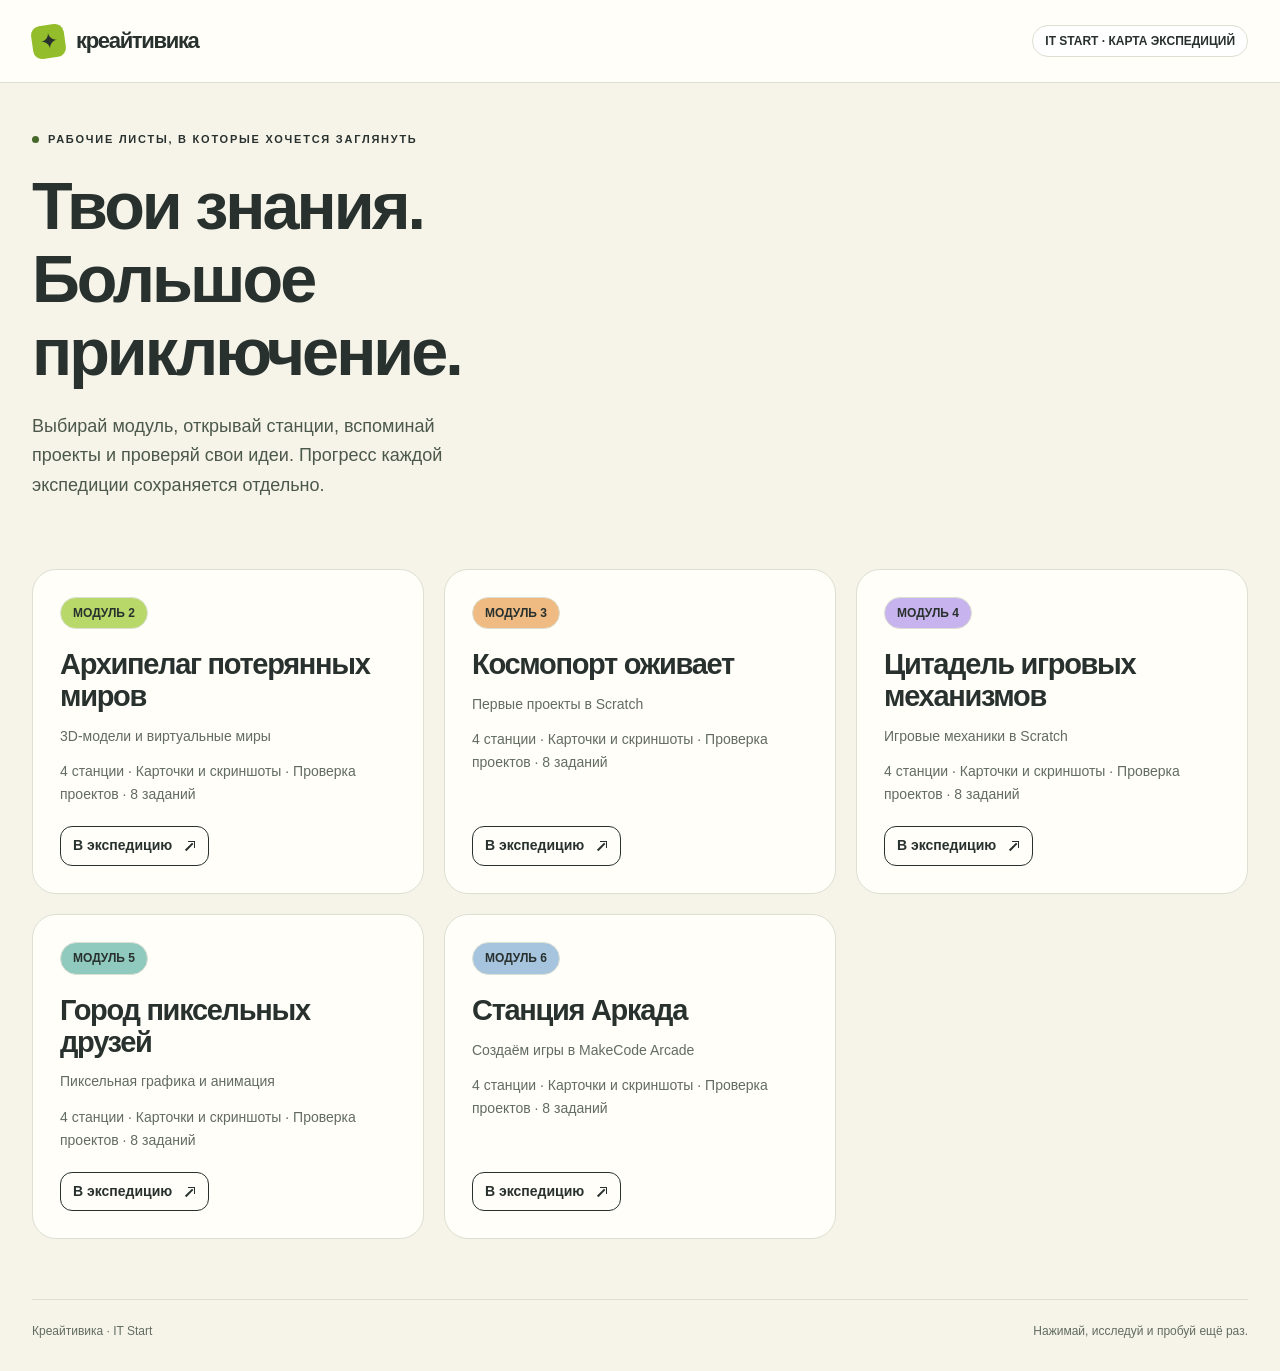
==== commit ff371b4c: "Add module 6 interactive expedition with source screenshots and project journal" ====
--- a/adventures/index.html
+++ b/adventures/index.html
@@ -1 +1 @@
-<!doctype html><html lang="ru"><head><meta charset="utf-8"><meta name="viewport" content="width=device-width,initial-scale=1"><title>Экспедиции IT Start · Креайтивика</title><meta name="description" content="Приключенческие интерактивные рабочие листы для повторения модулей IT Start."><link rel="icon" href="shared/favicon.svg" type="image/svg+xml"><link rel="stylesheet" href="shared/style.css"></head><body><header class="topbar"><div class="wrap brandrow"><span class="brand"><span class="brand-mark">✦</span>креайтивика</span><span class="pill">IT START · КАРТА ЭКСПЕДИЦИЙ</span></div></header><main class="wrap"><section class="hero hub-hero" style="min-height:390px;grid-template-columns:1fr"><div><div class="eyebrow">Рабочие листы, в которые хочется заглянуть</div><h1>Твои знания.<br>Большое приключение.</h1><p class="intro">Выбирай модуль, открывай станции, вспоминай проекты и проверяй свои идеи. Прогресс каждой экспедиции сохраняется отдельно.</p></div></section><div class="hub-grid"><a class="hub-card" href="module-2/"><span class="pill" style="align-self:start;background:#b8d969">МОДУЛЬ 2</span><h2>Архипелаг потерянных миров</h2><p>3D-модели и виртуальные миры</p><p style="margin:12px 0 20px">4 станции · Карточки и скриншоты · Проверка проектов · 8 заданий</p><span class="btn small">В экспедицию <span class="out-arrow" aria-hidden="true"></span></span></a><a class="hub-card" href="module-3/"><span class="pill" style="align-self:start;background:#f0bb83">МОДУЛЬ 3</span><h2>Космопорт оживает</h2><p>Первые проекты в Scratch</p><p style="margin:12px 0 20px">4 станции · Карточки и скриншоты · Проверка проектов · 8 заданий</p><span class="btn small">В экспедицию <span class="out-arrow" aria-hidden="true"></span></span></a><a class="hub-card" href="module-4/"><span class="pill" style="align-self:start;background:#c7b4ee">МОДУЛЬ 4</span><h2>Цитадель игровых механизмов</h2><p>Игровые механики в Scratch</p><p style="margin:12px 0 20px">4 станции · Карточки и скриншоты · Проверка проектов · 8 заданий</p><span class="btn small">В экспедицию <span class="out-arrow" aria-hidden="true"></span></span></a><a class="hub-card" href="module-5/"><span class="pill" style="align-self:start;background:#90c9bd">МОДУЛЬ 5</span><h2>Город пиксельных друзей</h2><p>Пиксельная графика и анимация</p><p style="margin:12px 0 20px">4 станции · Карточки и скриншоты · Проверка проектов · 8 заданий</p><span class="btn small">В экспедицию <span class="out-arrow" aria-hidden="true"></span></span></a></div><footer class="footer"><span>Креайтивика · IT Start</span><span>Нажимай, исследуй и пробуй ещё раз.</span></footer></main></body></html>+<!doctype html><html lang="ru"><head><meta charset="utf-8"><meta name="viewport" content="width=device-width,initial-scale=1"><title>Экспедиции IT Start · Креайтивика</title><meta name="description" content="Приключенческие интерактивные рабочие листы для повторения модулей IT Start."><link rel="icon" href="shared/favicon.svg" type="image/svg+xml"><link rel="stylesheet" href="shared/style.css"></head><body><header class="topbar"><div class="wrap brandrow"><span class="brand"><span class="brand-mark">✦</span>креайтивика</span><span class="pill">IT START · КАРТА ЭКСПЕДИЦИЙ</span></div></header><main class="wrap"><section class="hero hub-hero" style="min-height:390px;grid-template-columns:1fr"><div><div class="eyebrow">Рабочие листы, в которые хочется заглянуть</div><h1>Твои знания.<br>Большое приключение.</h1><p class="intro">Выбирай модуль, открывай станции, вспоминай проекты и проверяй свои идеи. Прогресс каждой экспедиции сохраняется отдельно.</p></div></section><div class="hub-grid"><a class="hub-card" href="module-2/"><span class="pill" style="align-self:start;background:#b8d969">МОДУЛЬ 2</span><h2>Архипелаг потерянных миров</h2><p>3D-модели и виртуальные миры</p><p style="margin:12px 0 20px">4 станции · Карточки и скриншоты · Проверка проектов · 8 заданий</p><span class="btn small">В экспедицию <span class="out-arrow" aria-hidden="true"></span></span></a><a class="hub-card" href="module-3/"><span class="pill" style="align-self:start;background:#f0bb83">МОДУЛЬ 3</span><h2>Космопорт оживает</h2><p>Первые проекты в Scratch</p><p style="margin:12px 0 20px">4 станции · Карточки и скриншоты · Проверка проектов · 8 заданий</p><span class="btn small">В экспедицию <span class="out-arrow" aria-hidden="true"></span></span></a><a class="hub-card" href="module-4/"><span class="pill" style="align-self:start;background:#c7b4ee">МОДУЛЬ 4</span><h2>Цитадель игровых механизмов</h2><p>Игровые механики в Scratch</p><p style="margin:12px 0 20px">4 станции · Карточки и скриншоты · Проверка проектов · 8 заданий</p><span class="btn small">В экспедицию <span class="out-arrow" aria-hidden="true"></span></span></a><a class="hub-card" href="module-5/"><span class="pill" style="align-self:start;background:#90c9bd">МОДУЛЬ 5</span><h2>Город пиксельных друзей</h2><p>Пиксельная графика и анимация</p><p style="margin:12px 0 20px">4 станции · Карточки и скриншоты · Проверка проектов · 8 заданий</p><span class="btn small">В экспедицию <span class="out-arrow" aria-hidden="true"></span></span></a><a class="hub-card" href="module-6/"><span class="pill" style="align-self:start;background:#a7c4df">МОДУЛЬ 6</span><h2>Станция Аркада</h2><p>Создаём игры в MakeCode Arcade</p><p style="margin:12px 0 20px">4 станции · Карточки и скриншоты · Проверка проектов · 8 заданий</p><span class="btn small">В экспедицию <span class="out-arrow" aria-hidden="true"></span></span></a></div><footer class="footer"><span>Креайтивика · IT Start</span><span>Нажимай, исследуй и пробуй ещё раз.</span></footer></main></body></html>
